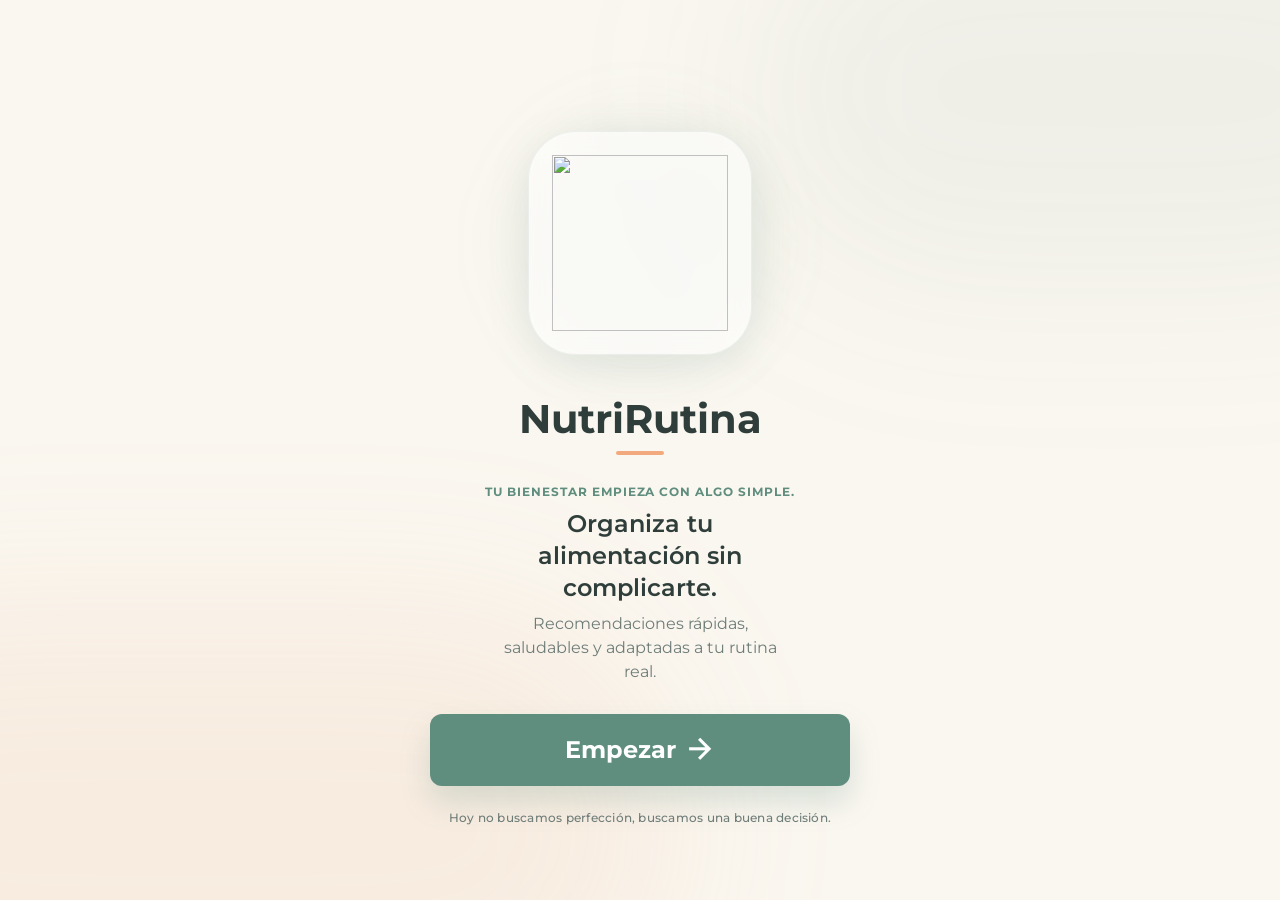
==== bienvenida.html @ 07bdbfdc "prototipo inicial" ====
<!DOCTYPE html>
<html lang="es">
<head>
  <meta charset="utf-8">
  <meta name="viewport" content="width=device-width, initial-scale=1.0">
  <title>NutriRutina - Inicio</title>
  <link rel="preconnect" href="https://fonts.googleapis.com">
  <link rel="preconnect" href="https://fonts.gstatic.com" crossorigin>
  <link href="https://fonts.googleapis.com/css2?family=Montserrat:wght@400;500;600;700&display=swap" rel="stylesheet">
  <link href="https://fonts.googleapis.com/css2?family=Material+Symbols+Outlined:wght,FILL@100..700,0..1&display=swap" rel="stylesheet">
  <link rel="stylesheet" href="./styles/base.css">
  <link rel="stylesheet" href="./styles/inicio.css">
</head>
<body class="screen screen-inicio">
  <div class="background-shapes" aria-hidden="true">
    <span class="background-shape background-shape-primary"></span>
    <span class="background-shape background-shape-secondary"></span>
  </div>

  <main class="inicio-layout" aria-labelledby="inicio-title">
    <section class="brand-section fade-in-up" style="--delay: 100ms;">
      <div class="hero-illustration" aria-hidden="true">
        <div class="hero-orbit floating-animation"></div>
        <div class="hero-card accent-glow">
          <img
            src="https://lh3.googleusercontent.com/aida-public/[base64]"
            alt=""
            class="hero-image"
          >
        </div>
      </div>

      <div class="brand-title-group">
        <h1 id="inicio-title" class="app-title">NutriRutina</h1>
        <span class="title-accent" aria-hidden="true"></span>
      </div>
    </section>

    <section class="value-section fade-in-up" style="--delay: 300ms;">
      <p class="guiding-message">Tu bienestar empieza con algo simple.</p>
      <h2 class="value-title">Organiza tu alimentaci&oacute;n sin complicarte.</h2>
      <p class="value-copy">Recomendaciones r&aacute;pidas, saludables y adaptadas a tu rutina real.</p>
    </section>

    <section class="action-section fade-in-up" style="--delay: 500ms;">
      <button class="primary-button" type="button" data-start-button>
        <span>Empezar</span>
        <span class="material-symbols-outlined button-icon" aria-hidden="true">arrow_forward</span>
      </button>

      <p class="login-hint">
        Hoy no buscamos perfecci&oacute;n, buscamos una buena decisi&oacute;n.
      </p>
    </section>
  </main>

  <script src="./scripts/inicio.js"></script>
</body>
</html>
---- styles/base.css ----
:root {
  --color-primary: #5f8d7e;
  --color-primary-light: #a8d5c2;
  --color-on-primary: #ffffff;
  --color-background: #faf7f0;
  --color-on-background: #2f3e3a;
  --color-on-surface: #2d3436;
  --color-on-surface-variant: #6e7c78;
  --color-secondary: #f2a97e;
  --color-soft-secondary: #e9edc9;
  --color-on-secondary: #4f5d3d;
  --color-tertiary: #f2a97e;
  --color-on-tertiary: #ffffff;
  --color-surface-container: #f3f1ea;
  --color-surface-variant: #f3f4f1;
  --color-surface: #ffffff;
  --color-outline: #d8e2dc;
  --color-outline-soft: #f0f0f0;
  --color-neutral-light: #e6ece8;
  --color-selected-light: #eef6f1;
  --color-soft-bg: #eef6f1;
  --font-family: "Montserrat", system-ui, -apple-system, BlinkMacSystemFont, "Segoe UI", sans-serif;
  --space-xs: 4px;
  --space-base: 8px;
  --space-sm: 12px;
  --space-gutter: 16px;
  --space-margin-mobile: 20px;
  --space-md: 24px;
  --space-lg: 40px;
  --space-xl: 64px;
  --radius-lg: 8px;
  --radius-xl: 12px;
  --shadow-soft: 0 10px 40px rgba(95, 141, 126, 0.15);
  --bottom-nav-height: 76px;
}

* {
  box-sizing: border-box;
}

html {
  min-height: 100%;
}

body {
  min-height: 100dvh;
  margin: 0;
  background: var(--color-background);
  color: var(--color-on-background);
  font-family: var(--font-family);
  -webkit-tap-highlight-color: transparent;
}

button,
a {
  font: inherit;
}

button {
  border: 0;
}

a {
  color: inherit;
  text-decoration: none;
}

body.has-bottom-nav {
  padding-bottom: calc(var(--bottom-nav-height) + env(safe-area-inset-bottom) + 28px) !important;
}

.screen {
  position: relative;
  display: flex;
  min-height: max(884px, 100dvh);
  align-items: center;
  justify-content: center;
  overflow: hidden;
  padding: var(--space-margin-mobile);
}

.material-symbols-outlined {
  display: inline-flex;
  align-items: center;
  justify-content: center;
  font-size: 1.35em;
  font-variation-settings:
    "FILL" 0,
    "wght" 500,
    "GRAD" 0,
    "opsz" 24;
  line-height: 1;
}

.fade-in-up {
  animation: fade-in-up 700ms cubic-bezier(0.16, 1, 0.3, 1) var(--delay, 0ms) both;
}

.app-bottom-nav {
  position: fixed;
  right: 0;
  bottom: 0;
  left: 0;
  z-index: 100;
  display: flex;
  justify-content: center;
  padding: 8px var(--space-margin-mobile) calc(8px + env(safe-area-inset-bottom));
  background: linear-gradient(to top, rgba(250, 247, 240, 0.98), rgba(250, 247, 240, 0));
  pointer-events: none;
}

.app-bottom-nav__inner {
  display: grid;
  width: 100%;
  max-width: 720px;
  min-height: var(--bottom-nav-height);
  grid-template-columns: repeat(5, minmax(0, 1fr));
  align-items: center;
  gap: 2px;
  padding: 6px 8px;
  border: 1px solid rgba(216, 226, 220, 0.7);
  border-radius: 20px 20px 0 0;
  background: rgba(255, 255, 255, 0.94);
  box-shadow: 0 -8px 28px rgba(47, 62, 58, 0.1);
  backdrop-filter: blur(14px);
  pointer-events: auto;
}

.app-bottom-nav__item {
  display: flex;
  min-width: 0;
  height: 56px;
  flex-direction: column;
  align-items: center;
  justify-content: center;
  gap: 3px;
  border-radius: 14px;
  color: rgba(47, 62, 58, 0.48);
  font-size: 11px;
  font-weight: 600;
  line-height: 14px;
  text-align: center;
  transition: background-color 160ms ease, color 160ms ease, transform 160ms ease;
}

.app-bottom-nav__item .material-symbols-outlined {
  width: 24px;
  height: 24px;
  font-size: 22px;
}

.app-bottom-nav__item.is-active {
  color: var(--color-primary);
}

.app-bottom-nav__item.is-active .material-symbols-outlined {
  font-variation-settings:
    "FILL" 1,
    "wght" 600,
    "GRAD" 0,
    "opsz" 24;
}

.app-bottom-nav__item:active {
  transform: scale(0.94);
}

@media (max-width: 360px) {
  .app-bottom-nav {
    padding-inline: var(--space-sm);
  }

  .app-bottom-nav__inner {
    padding-inline: 6px;
  }

  .app-bottom-nav__item {
    font-size: 10px;
  }
}

@keyframes fade-in-up {
  from {
    opacity: 0;
    transform: translateY(24px);
  }

  to {
    opacity: 1;
    transform: translateY(0);
  }
}

@media (prefers-reduced-motion: reduce) {
  *,
  *::before,
  *::after {
    animation-duration: 1ms !important;
    animation-iteration-count: 1 !important;
    scroll-behavior: auto !important;
    transition-duration: 1ms !important;
  }
}
---- styles/inicio.css ----
.background-shapes {
  position: fixed;
  inset: 0;
  z-index: -1;
  overflow: hidden;
  pointer-events: none;
}

.background-shape {
  position: absolute;
  display: block;
  border-radius: 999px;
}

.background-shape-primary {
  top: -12%;
  right: -16%;
  width: 58%;
  height: 44%;
  background: rgba(95, 141, 126, 0.07);
  filter: blur(90px);
}

.background-shape-secondary {
  bottom: -16%;
  left: -20%;
  width: 72%;
  height: 48%;
  background: rgba(242, 169, 126, 0.14);
  filter: blur(84px);
}

.inicio-layout {
  display: flex;
  width: 100%;
  max-width: 420px;
  min-height: min(751px, calc(100dvh - 40px));
  flex-direction: column;
  align-items: center;
  justify-content: space-between;
  gap: var(--space-md);
}

.brand-section,
.value-section,
.action-section {
  display: flex;
  width: 100%;
  flex-direction: column;
  align-items: center;
  text-align: center;
}

.brand-section {
  gap: var(--space-md);
  margin-top: var(--space-lg);
}

.hero-illustration {
  position: relative;
  display: grid;
  width: 256px;
  height: 256px;
  place-items: center;
}

.hero-orbit {
  position: absolute;
  inset: 0;
  border-radius: 999px;
  background: rgba(95, 141, 126, 0.07);
  filter: blur(32px);
}

.hero-card {
  position: relative;
  display: grid;
  width: 224px;
  height: 224px;
  place-items: center;
  overflow: hidden;
  border: 1px solid rgba(95, 141, 126, 0.1);
  border-radius: 48px;
  background: rgba(255, 255, 255, 0.6);
  backdrop-filter: blur(12px);
  transition: transform 300ms ease;
}

.hero-card:hover {
  transform: rotate(2deg);
}

.accent-glow {
  box-shadow: var(--shadow-soft);
}

.hero-image {
  width: 176px;
  height: 176px;
  object-fit: contain;
}

.floating-animation {
  animation: floating 6s ease-in-out infinite;
}

.brand-title-group {
  display: flex;
  flex-direction: column;
  align-items: center;
  gap: var(--space-base);
}

.app-title {
  margin: 0;
  color: var(--color-on-background);
  font-size: 40px;
  font-weight: 700;
  line-height: 48px;
}

.title-accent {
  display: block;
  width: 48px;
  height: 4px;
  border-radius: 999px;
  background: var(--color-secondary);
}

.value-section {
  gap: var(--space-base);
}

.guiding-message {
  margin: 0;
  color: var(--color-primary);
  font-size: 12px;
  font-weight: 700;
  letter-spacing: 0.08em;
  line-height: 16px;
  text-transform: uppercase;
}

.value-title {
  max-width: 340px;
  margin: 0;
  padding-inline: var(--space-gutter);
  color: var(--color-on-background);
  font-size: 24px;
  font-weight: 600;
  line-height: 32px;
}

.value-copy {
  max-width: 280px;
  margin: 0;
  color: var(--color-on-surface-variant);
  font-size: 16px;
  font-weight: 400;
  line-height: 24px;
}

.action-section {
  gap: var(--space-md);
}

.primary-button {
  display: inline-flex;
  width: 100%;
  min-height: 72px;
  align-items: center;
  justify-content: center;
  gap: var(--space-base);
  border-radius: var(--radius-xl);
  background: var(--color-primary);
  color: var(--color-on-primary);
  cursor: pointer;
  font-size: 24px;
  font-weight: 700;
  line-height: 32px;
  box-shadow: 0 16px 30px rgba(95, 141, 126, 0.22);
  transition: transform 180ms ease, box-shadow 180ms ease, background-color 180ms ease;
}

.primary-button:hover {
  transform: translateY(-1px);
  box-shadow: 0 18px 34px rgba(95, 141, 126, 0.27);
}

.primary-button:active {
  transform: scale(0.98);
}

.primary-button:focus-visible {
  outline: 4px solid rgba(95, 141, 126, 0.22);
  outline-offset: 3px;
}

.primary-button.is-loading {
  pointer-events: none;
  background: #547c70;
}

.primary-button.is-loading .button-icon {
  animation: spin 850ms linear infinite;
}

.login-hint {
  margin: 0;
  color: var(--color-on-surface-variant);
  font-size: 12px;
  font-weight: 500;
  letter-spacing: 0.02em;
  line-height: 16px;
}

.login-link {
  color: var(--color-primary);
  font-weight: 700;
}

.login-link:hover,
.login-link:focus-visible {
  text-decoration: underline;
}

@keyframes floating {
  0%,
  100% {
    transform: translateY(0);
  }

  50% {
    transform: translateY(-15px);
  }
}

@keyframes spin {
  to {
    transform: rotate(360deg);
  }
}

@media (max-height: 760px) {
  .screen {
    min-height: 100dvh;
  }

  .inicio-layout {
    min-height: calc(100dvh - 40px);
  }

  .brand-section {
    margin-top: 0;
  }

  .hero-illustration {
    width: 216px;
    height: 216px;
  }

  .hero-card {
    width: 188px;
    height: 188px;
    border-radius: 40px;
  }

  .hero-image {
    width: 148px;
    height: 148px;
  }
}
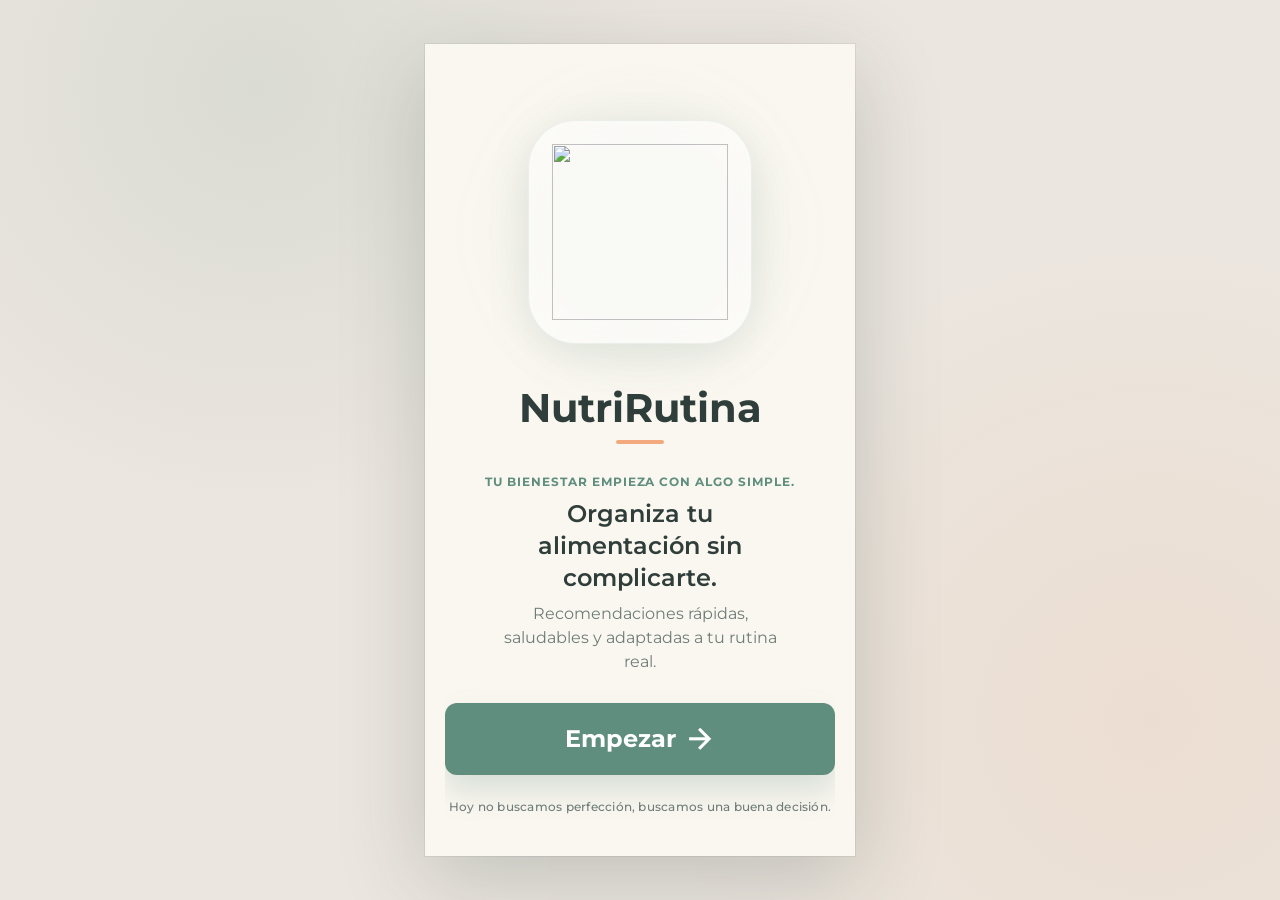
==== commit a220b10a: "ajuste de pantall" ====
--- a/bienvenida.html
+++ b/bienvenida.html
@@ -1,4 +1,4 @@
-<!DOCTYPE html>
+﻿<!DOCTYPE html>
 <html lang="es">
 <head>
   <meta charset="utf-8">
@@ -53,7 +53,7 @@
       </p>
     </section>
   </main>
-
+  <script src="./scripts/prototype-shell.js"></script>
   <script src="./scripts/inicio.js"></script>
 </body>
 </html>
--- a/styles/base.css
+++ b/styles/base.css
@@ -32,6 +32,8 @@
   --radius-xl: 12px;
   --shadow-soft: 0 10px 40px rgba(95, 141, 126, 0.15);
   --bottom-nav-height: 76px;
+  --prototype-mobile-width: 430px;
+  --prototype-mobile-height: min(812px, calc(100dvh - 48px));
 }
 
 * {
@@ -67,6 +69,162 @@
 
 body.has-bottom-nav {
   padding-bottom: calc(var(--bottom-nav-height) + env(safe-area-inset-bottom) + 28px) !important;
+}
+
+body.shopping-page.has-bottom-nav {
+  padding-bottom: calc(var(--bottom-nav-height) + env(safe-area-inset-bottom) + 124px) !important;
+}
+
+body.prototype-shell-enabled {
+  display: flex;
+  min-height: 100dvh;
+  align-items: center;
+  justify-content: center;
+  overflow: hidden;
+  padding: 0 !important;
+  background: var(--color-background);
+}
+
+.prototype-shell {
+  position: relative;
+  width: 100vw;
+  height: 100dvh;
+  min-height: 0 !important;
+  overflow-x: hidden;
+  overflow-y: hidden;
+  background: var(--color-background);
+  transform: translateZ(0);
+}
+
+.prototype-scroll {
+  position: relative;
+  width: 100%;
+  height: 100%;
+  overflow-x: hidden;
+  overflow-y: auto;
+  background: inherit;
+  scrollbar-width: thin;
+}
+
+.prototype-shell.screen,
+.prototype-shell.flow-page,
+.prototype-shell.objectives-page,
+.prototype-shell.dashboard-page,
+.prototype-shell.recommendation-page,
+.prototype-shell.weekly-plan-page,
+.prototype-shell.fatigue-page,
+.prototype-shell.shopping-page,
+.prototype-shell.progress-page,
+.prototype-shell.profile-page,
+.prototype-shell.login-page {
+  min-height: 0 !important;
+}
+
+.prototype-shell.has-bottom-nav,
+.prototype-shell.dashboard-page,
+.prototype-shell.weekly-plan-page,
+.prototype-shell.fatigue-page,
+.prototype-shell.progress-page,
+.prototype-shell.profile-page,
+.prototype-shell.recommendation-page {
+  padding-bottom: 0 !important;
+}
+
+.prototype-shell.has-bottom-nav .prototype-scroll,
+.prototype-shell.dashboard-page .prototype-scroll,
+.prototype-shell.weekly-plan-page .prototype-scroll,
+.prototype-shell.fatigue-page .prototype-scroll,
+.prototype-shell.progress-page .prototype-scroll,
+.prototype-shell.profile-page .prototype-scroll,
+.prototype-shell.recommendation-page .prototype-scroll {
+  padding-bottom: calc(var(--bottom-nav-height) + 32px) !important;
+}
+
+.prototype-shell.shopping-page {
+  padding-bottom: 0 !important;
+}
+
+.prototype-shell.shopping-page .prototype-scroll {
+  padding-bottom: calc(var(--bottom-nav-height) + 152px) !important;
+}
+
+.prototype-shell.flow-page {
+  padding-bottom: 0 !important;
+}
+
+.prototype-shell.flow-page .prototype-scroll {
+  padding-bottom: 112px !important;
+}
+
+.prototype-shell .app-bottom-nav,
+.prototype-shell .bottom-action {
+  position: absolute !important;
+  right: 0 !important;
+  bottom: 0 !important;
+  left: 0 !important;
+  width: 100% !important;
+  max-width: 100% !important;
+  transform: none !important;
+}
+
+.prototype-shell .app-bottom-nav {
+  padding-right: 0 !important;
+  padding-left: 0 !important;
+}
+
+.prototype-shell .app-bottom-nav__inner {
+  max-width: 100% !important;
+}
+
+.prototype-shell .recommendation-header {
+  position: absolute !important;
+  top: 0 !important;
+  right: 0 !important;
+  left: 0 !important;
+  width: 100% !important;
+  max-width: 100% !important;
+  transform: none !important;
+}
+
+.prototype-shell .shopping-summary {
+  position: absolute !important;
+  right: 20px !important;
+  bottom: var(--bottom-nav-height) !important;
+  left: 20px !important;
+  width: calc(100% - 40px) !important;
+  max-width: calc(100% - 40px) !important;
+  transform: none !important;
+}
+
+.prototype-shell .background-shapes,
+.prototype-shell .login-background,
+.prototype-shell .mesh-background {
+  right: 0 !important;
+  left: 0 !important;
+  width: 100% !important;
+  max-width: 100% !important;
+  transform: none !important;
+}
+
+.prototype-shell .objectives-content {
+  min-height: 100% !important;
+  justify-content: flex-start !important;
+}
+
+.prototype-shell .objectives-grid,
+.prototype-shell .objective-images,
+.prototype-shell .time-grid,
+.prototype-shell .profile-grid,
+.prototype-shell .energy-list {
+  grid-template-columns: 1fr !important;
+}
+
+.prototype-shell .objective-image-card-secondary {
+  display: none !important;
+}
+
+.prototype-shell .objective-card {
+  min-height: auto !important;
 }
 
 .screen {
@@ -179,6 +337,169 @@
   }
 }
 
+@media (min-width: 520px) {
+  html {
+    height: 100dvh;
+    min-height: 100%;
+    overflow: hidden;
+  }
+
+  body.prototype-shell-enabled {
+    padding: 24px !important;
+    background:
+      radial-gradient(circle at 20% 10%, rgba(95, 141, 126, 0.12), transparent 32%),
+      radial-gradient(circle at 90% 80%, rgba(242, 169, 126, 0.14), transparent 36%),
+      #ebe6df;
+  }
+
+  .prototype-shell {
+    width: min(var(--prototype-mobile-width), 100vw);
+    height: var(--prototype-mobile-height);
+    box-shadow: 0 0 0 1px rgba(47, 62, 58, 0.08), 0 24px 80px rgba(47, 62, 58, 0.22);
+  }
+
+  body.prototype-shell-enabled.has-bottom-nav,
+  body.prototype-shell-enabled.shopping-page.has-bottom-nav {
+    padding-bottom: 24px !important;
+  }
+
+  .prototype-shell.has-bottom-nav,
+  .prototype-shell.dashboard-page,
+  .prototype-shell.weekly-plan-page,
+  .prototype-shell.fatigue-page,
+  .prototype-shell.progress-page,
+  .prototype-shell.profile-page,
+  .prototype-shell.recommendation-page {
+    padding-bottom: 0 !important;
+  }
+
+  .prototype-shell.has-bottom-nav .prototype-scroll,
+  .prototype-shell.dashboard-page .prototype-scroll,
+  .prototype-shell.weekly-plan-page .prototype-scroll,
+  .prototype-shell.fatigue-page .prototype-scroll,
+  .prototype-shell.progress-page .prototype-scroll,
+  .prototype-shell.profile-page .prototype-scroll,
+  .prototype-shell.recommendation-page .prototype-scroll {
+    padding-bottom: calc(var(--bottom-nav-height) + 32px) !important;
+  }
+
+  .prototype-shell.shopping-page {
+    padding-bottom: 0 !important;
+  }
+
+  .prototype-shell.shopping-page .prototype-scroll {
+    padding-bottom: calc(var(--bottom-nav-height) + 152px) !important;
+  }
+
+  .prototype-shell.flow-page {
+    padding-bottom: 0 !important;
+  }
+
+  .prototype-shell.flow-page .prototype-scroll {
+    padding-bottom: 112px !important;
+  }
+
+  .prototype-shell .app-bottom-nav,
+  .prototype-shell .bottom-action {
+    position: absolute !important;
+    right: 0 !important;
+    bottom: 0 !important;
+    left: 0 !important;
+    width: 100% !important;
+    max-width: 100% !important;
+    transform: none !important;
+  }
+
+  .prototype-shell .app-bottom-nav {
+    padding-right: 0 !important;
+    padding-left: 0 !important;
+  }
+
+  .prototype-shell .app-bottom-nav__inner {
+    max-width: 100% !important;
+  }
+
+  .prototype-shell .recommendation-header {
+    position: absolute !important;
+    top: 0 !important;
+    right: 0 !important;
+    left: 0 !important;
+    width: 100% !important;
+    max-width: 100% !important;
+    transform: none !important;
+  }
+
+  .prototype-shell .shopping-summary {
+    position: absolute !important;
+    right: 20px !important;
+    bottom: var(--bottom-nav-height) !important;
+    left: 20px !important;
+    width: calc(100% - 40px) !important;
+    max-width: calc(100% - 40px) !important;
+    transform: none !important;
+  }
+
+  .prototype-shell .background-shapes,
+  .prototype-shell .login-background,
+  .prototype-shell .mesh-background {
+    position: absolute !important;
+    right: 0 !important;
+    left: 0 !important;
+    width: 100% !important;
+    max-width: 100% !important;
+    transform: none !important;
+  }
+
+  .screen,
+  .flow-page,
+  .objectives-page,
+  .dashboard-page,
+  .recommendation-page,
+  .weekly-plan-page,
+  .fatigue-page,
+  .shopping-page,
+  .progress-page,
+  .profile-page,
+  .login-page {
+    min-height: 100% !important;
+  }
+
+  .objectives-content {
+    min-height: 100% !important;
+    justify-content: flex-start !important;
+  }
+
+  .objectives-grid,
+  .objective-images,
+  .time-grid,
+  .profile-grid,
+  .energy-list {
+    grid-template-columns: 1fr !important;
+  }
+
+  .objective-image-card-secondary {
+    display: none !important;
+  }
+
+  .objectives-header h1,
+  .intro-section h1,
+  .profile-header h1,
+  .weekly-title-group h1,
+  .profile-greeting h1 {
+    font-size: 28px !important;
+    line-height: 36px !important;
+  }
+
+  .objective-card {
+    min-height: auto !important;
+  }
+
+  .objective-images,
+  .continue-area {
+    margin-top: var(--space-lg) !important;
+  }
+}
+
 @keyframes fade-in-up {
   from {
     opacity: 0;
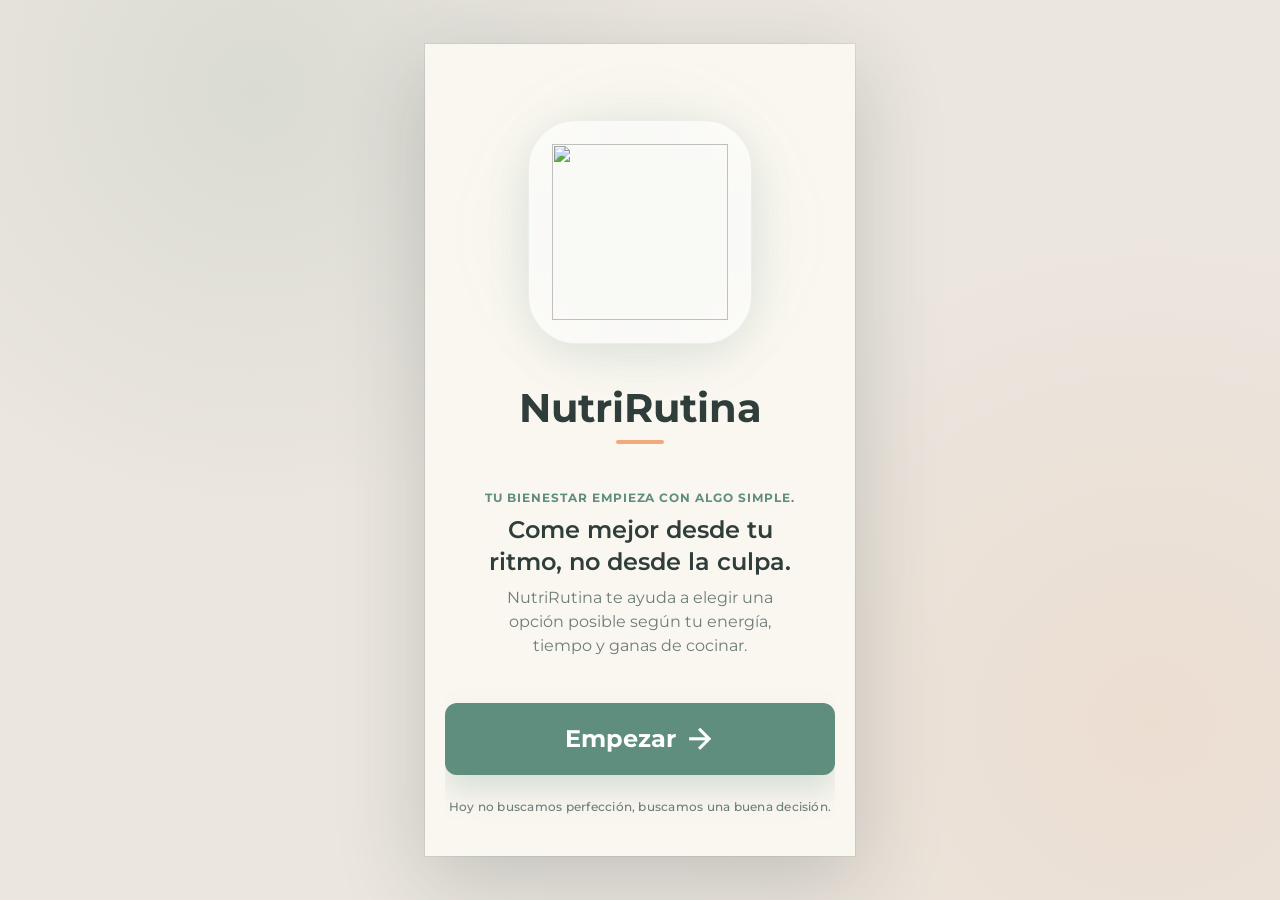
==== commit 87e9378a: "mejoras visuales" ====
--- a/bienvenida.html
+++ b/bienvenida.html
@@ -38,8 +38,8 @@
 
     <section class="value-section fade-in-up" style="--delay: 300ms;">
       <p class="guiding-message">Tu bienestar empieza con algo simple.</p>
-      <h2 class="value-title">Organiza tu alimentaci&oacute;n sin complicarte.</h2>
-      <p class="value-copy">Recomendaciones r&aacute;pidas, saludables y adaptadas a tu rutina real.</p>
+      <h2 class="value-title">Come mejor desde tu ritmo, no desde la culpa.</h2>
+      <p class="value-copy">NutriRutina te ayuda a elegir una opci&oacute;n posible seg&uacute;n tu energ&iacute;a, tiempo y ganas de cocinar.</p>
     </section>
 
     <section class="action-section fade-in-up" style="--delay: 500ms;">
--- a/styles/base.css
+++ b/styles/base.css
@@ -19,6 +19,10 @@
   --color-neutral-light: #e6ece8;
   --color-selected-light: #eef6f1;
   --color-soft-bg: #eef6f1;
+  --color-ink: #24332f;
+  --color-leaf-dark: #486f63;
+  --color-citrus-soft: #f6c49b;
+  --color-sage-paper: #f0f4e8;
   --font-family: "Montserrat", system-ui, -apple-system, BlinkMacSystemFont, "Segoe UI", sans-serif;
   --space-xs: 4px;
   --space-base: 8px;
@@ -47,7 +51,10 @@
 body {
   min-height: 100dvh;
   margin: 0;
-  background: var(--color-background);
+  background:
+    linear-gradient(135deg, rgba(95, 141, 126, 0.06), transparent 34%),
+    linear-gradient(315deg, rgba(242, 169, 126, 0.08), transparent 38%),
+    var(--color-background);
   color: var(--color-on-background);
   font-family: var(--font-family);
   -webkit-tap-highlight-color: transparent;
@@ -65,6 +72,30 @@
 a {
   color: inherit;
   text-decoration: none;
+}
+
+button,
+a,
+[data-next-screen] {
+  touch-action: manipulation;
+}
+
+button:focus-visible,
+a:focus-visible,
+[role="link"]:focus-visible {
+  outline: 3px solid rgba(95, 141, 126, 0.28);
+  outline-offset: 3px;
+}
+
+button,
+[data-next-screen],
+.app-bottom-nav__item {
+  -webkit-user-select: none;
+  user-select: none;
+}
+
+[data-next-screen] {
+  cursor: pointer;
 }
 
 body.has-bottom-nav {
@@ -92,7 +123,10 @@
   min-height: 0 !important;
   overflow-x: hidden;
   overflow-y: hidden;
-  background: var(--color-background);
+  background:
+    linear-gradient(rgba(250, 247, 240, 0.94), rgba(250, 247, 240, 0.94)),
+    repeating-linear-gradient(0deg, rgba(95, 141, 126, 0.035) 0 1px, transparent 1px 18px),
+    var(--color-background);
   transform: translateZ(0);
 }
 
@@ -104,6 +138,12 @@
   overflow-y: auto;
   background: inherit;
   scrollbar-width: thin;
+}
+
+.prototype-scroll::after {
+  display: block;
+  height: 8px;
+  content: "";
 }
 
 .prototype-shell.screen,
@@ -211,9 +251,7 @@
   justify-content: flex-start !important;
 }
 
-.prototype-shell .objectives-grid,
 .prototype-shell .objective-images,
-.prototype-shell .time-grid,
 .prototype-shell .profile-grid,
 .prototype-shell .energy-list {
   grid-template-columns: 1fr !important;
@@ -225,6 +263,287 @@
 
 .prototype-shell .objective-card {
   min-height: auto !important;
+}
+
+.prototype-toast {
+  position: absolute;
+  right: 18px;
+  bottom: calc(var(--bottom-nav-height) + 18px);
+  left: 18px;
+  z-index: 140;
+  padding: 12px 14px;
+  border: 1px solid rgba(95, 141, 126, 0.18);
+  border-radius: 14px;
+  background: rgba(47, 62, 58, 0.94);
+  color: #ffffff;
+  font-size: 12px;
+  font-weight: 600;
+  line-height: 18px;
+  text-align: center;
+  opacity: 0;
+  pointer-events: none;
+  transform: translateY(10px);
+  transition: opacity 180ms ease, transform 180ms ease;
+}
+
+.prototype-toast.is-visible {
+  opacity: 1;
+  transform: translateY(0);
+}
+
+.bottom-action {
+  z-index: 110;
+  padding: 14px 16px;
+  border-top: 1px solid rgba(216, 226, 220, 0.72);
+  background: rgba(255, 255, 255, 0.94);
+  box-shadow: 0 -10px 24px rgba(47, 62, 58, 0.08);
+  backdrop-filter: blur(14px);
+}
+
+.motivation-strip {
+  display: flex;
+  align-items: center;
+  gap: var(--space-base);
+  padding: 10px 12px;
+  border: 1px solid rgba(95, 141, 126, 0.18);
+  border-radius: var(--radius-xl);
+  background:
+    linear-gradient(90deg, rgba(95, 141, 126, 0.1), rgba(255, 255, 255, 0.72)),
+    var(--color-soft-bg);
+  color: #4a6e62;
+  text-align: left;
+}
+
+.motivation-strip .material-symbols-outlined {
+  flex: 0 0 auto;
+  color: var(--color-primary);
+  font-size: 20px;
+}
+
+.motivation-strip strong {
+  font-size: 12px;
+  font-weight: 700;
+  line-height: 18px;
+}
+
+.dashboard-header,
+.weekly-header,
+.shopping-header,
+.progress-header,
+.profile-header {
+  min-height: 72px;
+  padding: 14px var(--space-margin-mobile) !important;
+}
+
+.profile-greeting,
+.weekly-title-group,
+.shopping-title-group,
+.progress-title-group,
+.profile-heading {
+  min-width: 0;
+  gap: var(--space-sm);
+}
+
+.avatar,
+.weekly-avatar,
+.shopping-avatar,
+.progress-avatar,
+.profile-avatar {
+  width: 44px !important;
+  height: 44px !important;
+  flex: 0 0 44px !important;
+  border: 2px solid rgba(95, 141, 126, 0.72) !important;
+  border-radius: 999px;
+  box-shadow: 0 3px 10px rgba(47, 62, 58, 0.08);
+}
+
+.profile-greeting h1,
+.weekly-title-group h1,
+.shopping-title-group h1,
+.progress-title-group h1,
+.profile-heading h1 {
+  margin: 0;
+  color: var(--color-on-background) !important;
+  font-size: 26px !important;
+  font-weight: 700;
+  line-height: 32px !important;
+}
+
+.notification-button,
+.weekly-notification,
+.shopping-notification,
+.progress-notification,
+.profile-settings {
+  display: inline-grid !important;
+  width: 40px !important;
+  height: 40px !important;
+  flex: 0 0 40px !important;
+  place-items: center;
+  border: 1px solid rgba(216, 226, 220, 0.72) !important;
+  border-radius: 999px !important;
+  background: rgba(255, 255, 255, 0.92) !important;
+  color: var(--color-on-surface) !important;
+  box-shadow: 0 3px 10px rgba(47, 62, 58, 0.08) !important;
+}
+
+.notification-button .material-symbols-outlined,
+.weekly-notification .material-symbols-outlined,
+.shopping-notification .material-symbols-outlined,
+.progress-notification .material-symbols-outlined,
+.profile-settings .material-symbols-outlined {
+  width: 22px;
+  height: 22px;
+  font-size: 22px;
+}
+
+.period-tabs,
+.plan-tabs {
+  min-height: 48px;
+  gap: var(--space-xs);
+  padding: var(--space-xs);
+  border-radius: var(--radius-xl);
+  background: rgba(244, 235, 221, 0.58) !important;
+}
+
+.period-tab,
+.plan-tab {
+  min-height: 40px;
+  border-radius: var(--radius-lg);
+  font-size: 14px !important;
+  font-weight: 600 !important;
+  line-height: 20px !important;
+}
+
+.plan-tab .material-symbols-outlined {
+  width: 18px;
+  height: 18px;
+  font-size: 18px !important;
+}
+
+.quick-icon {
+  width: 48px !important;
+  height: 48px !important;
+  border-radius: 14px !important;
+}
+
+.quick-icon .material-symbols-outlined {
+  font-size: 26px !important;
+}
+
+.day-card {
+  min-width: 56px !important;
+  padding: 12px 0 !important;
+  border-radius: 14px !important;
+}
+
+.day-card span {
+  font-size: 11px !important;
+  line-height: 14px !important;
+}
+
+.day-card strong {
+  font-size: 20px !important;
+  line-height: 26px !important;
+}
+
+.generate-plan-button {
+  min-height: 54px !important;
+  font-size: 18px !important;
+  line-height: 24px !important;
+}
+
+.generate-plan-button .material-symbols-outlined {
+  font-size: 22px !important;
+}
+
+.summary-card,
+.meal-card,
+.featured-meal,
+.recipe-card,
+.alternative-card,
+.shopping-category,
+.quick-recipe-card,
+.weekly-meal-card,
+.progress-card,
+.profile-card,
+.objective-card,
+.time-card {
+  transition: border-color 180ms ease, box-shadow 180ms ease, transform 180ms ease;
+}
+
+.summary-card,
+.meal-card,
+.recipe-card,
+.alternative-card,
+.shopping-category,
+.quick-recipe-card,
+.weekly-meal-card,
+.progress-card,
+.profile-card {
+  box-shadow: 0 8px 24px rgba(47, 62, 58, 0.07) !important;
+}
+
+.summary-card,
+.meal-card,
+.weekly-meal-card,
+.shopping-category,
+.progress-card,
+.profile-card,
+.recipe-card,
+.alternative-card {
+  position: relative;
+}
+
+.summary-card::before,
+.meal-card::before,
+.weekly-meal-card::before,
+.shopping-category::before,
+.progress-card::before,
+.profile-card::before,
+.recipe-card::before {
+  position: absolute;
+  top: 12px;
+  bottom: 12px;
+  left: 0;
+  width: 3px;
+  border-radius: 999px;
+  background: linear-gradient(var(--color-primary), rgba(242, 169, 126, 0.72));
+  content: "";
+  opacity: 0.55;
+}
+
+.meal-card:active,
+.featured-meal:active,
+.alternative-card:active,
+.quick-recipe-card:active,
+.weekly-meal-card:active,
+.profile-card:active,
+.objective-card:active,
+.time-card:active {
+  transform: scale(0.985);
+}
+
+.app-bottom-nav {
+  filter: drop-shadow(0 -8px 22px rgba(47, 62, 58, 0.08));
+}
+
+.app-bottom-nav__inner {
+  border-radius: 22px 22px 0 0;
+}
+
+.app-bottom-nav__item {
+  position: relative;
+}
+
+.app-bottom-nav__item.is-active::before {
+  position: absolute;
+  top: 4px;
+  width: 30px;
+  height: 3px;
+  border-radius: 999px;
+  background: currentColor;
+  content: "";
+  opacity: 0.55;
 }
 
 .screen {
